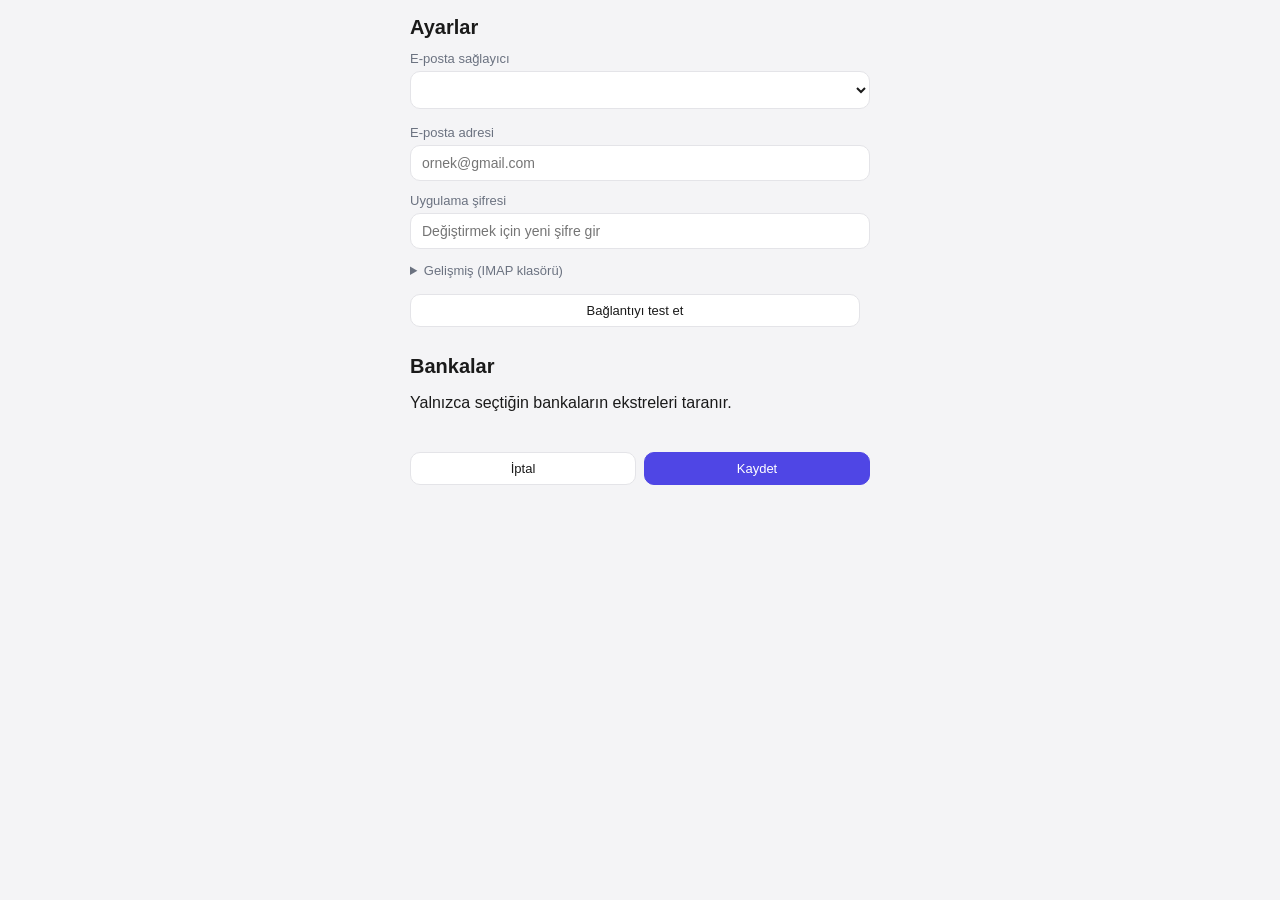
==== ui/settings.html @ d4714b75 "feat: initial ekstre-desktop — Tauri macOS statement tracker Rust core (parser/db/imap/pdf/format/ma" ====
<!DOCTYPE html>
<html lang="tr">
  <head>
    <meta charset="UTF-8" />
    <meta name="viewport" content="width=device-width, initial-scale=1.0" />
    <title>Ekstre — Ayarlar</title>
    <link rel="stylesheet" href="styles.css" />
    <link rel="stylesheet" href="wizard.css" />
  </head>
  <body>
    <div class="wizard">
      <h1>Ayarlar</h1>
      <label>E-posta sağlayıcı
        <select id="provider"></select>
      </label>
      <p class="hint" id="pw-hint"></p>
      <label>E-posta adresi
        <input id="user" type="email" placeholder="ornek@gmail.com" />
      </label>
      <label>Uygulama şifresi
        <input id="password" type="password"
               placeholder="Değiştirmek için yeni şifre gir" />
      </label>
      <div id="server-fields" hidden>
        <label>Sunucu <input id="host" type="text" /></label>
        <label>Port <input id="port" type="number" value="993" /></label>
      </div>
      <details>
        <summary>Gelişmiş (IMAP klasörü)</summary>
        <label>Klasör <input id="mailbox" type="text" value="INBOX" /></label>
      </details>
      <div class="test">
        <button class="btn" id="test-btn">Bağlantıyı test et</button>
        <span id="test-result" class="result"></span>
      </div>

      <h1 class="section">Bankalar</h1>
      <p class="hint">Yalnızca seçtiğin bankaların ekstreleri taranır.</p>
      <div id="bank-list" class="bank-list"></div>

      <div class="nav">
        <button class="btn" id="cancel">İptal</button>
        <button class="btn primary" id="save">Kaydet</button>
      </div>
    </div>
    <script type="module" src="settings.js"></script>
  </body>
</html>
---- ui/styles.css ----
:root {
  --bg: #f4f4f6;
  --card: #ffffff;
  --text: #1a1a1a;
  --muted: #6b7280;
  --border: #e4e4e8;
}
@media (prefers-color-scheme: dark) {
  :root {
    --bg: #16171a;
    --card: #202126;
    --text: #f2f2f3;
    --muted: #9296a0;
    --border: #303138;
  }
}

* { box-sizing: border-box; }
body {
  margin: 0;
  font-family: -apple-system, BlinkMacSystemFont, "Segoe UI", Roboto, sans-serif;
  background: var(--bg);
  color: var(--text);
  padding: 16px;
  max-width: 560px;
  margin: 0 auto;
}

header {
  display: flex;
  flex-direction: column;
  gap: 10px;
  margin-bottom: 16px;
}
h1 { font-size: 20px; margin: 0; }
.actions { display: flex; gap: 8px; }

.btn {
  flex: 1;
  padding: 8px 12px;
  border: 1px solid var(--border);
  border-radius: 10px;
  background: var(--card);
  color: var(--text);
  font-size: 13px;
  cursor: pointer;
}
.btn:active { transform: translateY(1px); }
.btn.icon { flex: 0 0 auto; font-size: 15px; }

.card {
  background: var(--card);
  border: 1px solid var(--border);
  border-left: 4px solid var(--accent, #666);
  border-radius: 14px;
  padding: 14px 16px;
  margin-bottom: 12px;
}
.card .top { display: flex; justify-content: space-between; align-items: center; }
.bank { font-weight: 700; font-size: 15px; }
.masked { color: var(--muted); font-size: 13px; margin: 6px 0 10px; font-variant-numeric: tabular-nums; }

.amounts { display: flex; gap: 20px; margin-bottom: 8px; }
.amt-label { color: var(--muted); font-size: 11px; text-transform: uppercase; letter-spacing: .04em; }
.amt-value { font-size: 17px; font-weight: 600; font-variant-numeric: tabular-nums; }
body.blur .amt-value { filter: blur(7px); }

.meta { display: flex; justify-content: space-between; align-items: center; font-size: 13px; color: var(--muted); }

.badge { padding: 3px 9px; border-radius: 999px; font-size: 12px; font-weight: 600; color: #fff; }
.b-gray { background: #6b7280; }
.b-red { background: #dc2626; }
.b-orange { background: #ea580c; }
.b-green { background: #16a34a; }

.empty { text-align: center; color: var(--muted); margin-top: 40px; }
.status { text-align: center; color: var(--muted); font-size: 12px; min-height: 16px; }
---- ui/wizard.css ----
.wizard { max-width: 460px; margin: 0 auto; }
.step h1 { font-size: 20px; margin: 8px 0 12px; }
h1.section { margin-top: 28px; }
.step p { color: var(--muted); line-height: 1.5; margin: 0 0 12px; }
.privacy {
  background: var(--card);
  border: 1px solid var(--border);
  border-radius: 12px;
  padding: 12px 14px;
}
.hint code { background: var(--card); border: 1px solid var(--border); padding: 1px 5px; border-radius: 6px; }

label { display: block; font-size: 13px; color: var(--muted); margin: 12px 0 0; }
input, select {
  width: 100%;
  margin-top: 5px;
  padding: 9px 11px;
  border: 1px solid var(--border);
  border-radius: 10px;
  background: var(--card);
  color: var(--text);
  font-size: 14px;
}
details { margin-top: 14px; }
summary { cursor: pointer; color: var(--muted); font-size: 13px; }

.btn.primary { background: #4f46e5; color: #fff; border-color: #4f46e5; }
.btn:disabled { opacity: .5; cursor: default; }

.test { display: flex; align-items: center; gap: 10px; margin-top: 16px; }
.result { font-size: 13px; }
.result.ok { color: #16a34a; }
.result.err { color: #dc2626; }

.nav { display: flex; gap: 8px; margin-top: 24px; }
.nav .btn { flex: 1; }

.bank-list { display: flex; flex-direction: column; gap: 8px; margin-top: 12px; }
.bank-row {
  display: flex; align-items: center; gap: 10px;
  padding: 12px 14px;
  border: 1px solid var(--border);
  border-left: 4px solid var(--accent, #666);
  border-radius: 12px;
  background: var(--card);
  cursor: pointer;
}
.bank-row input { width: auto; margin: 0; }
.bank-row span { font-weight: 600; }
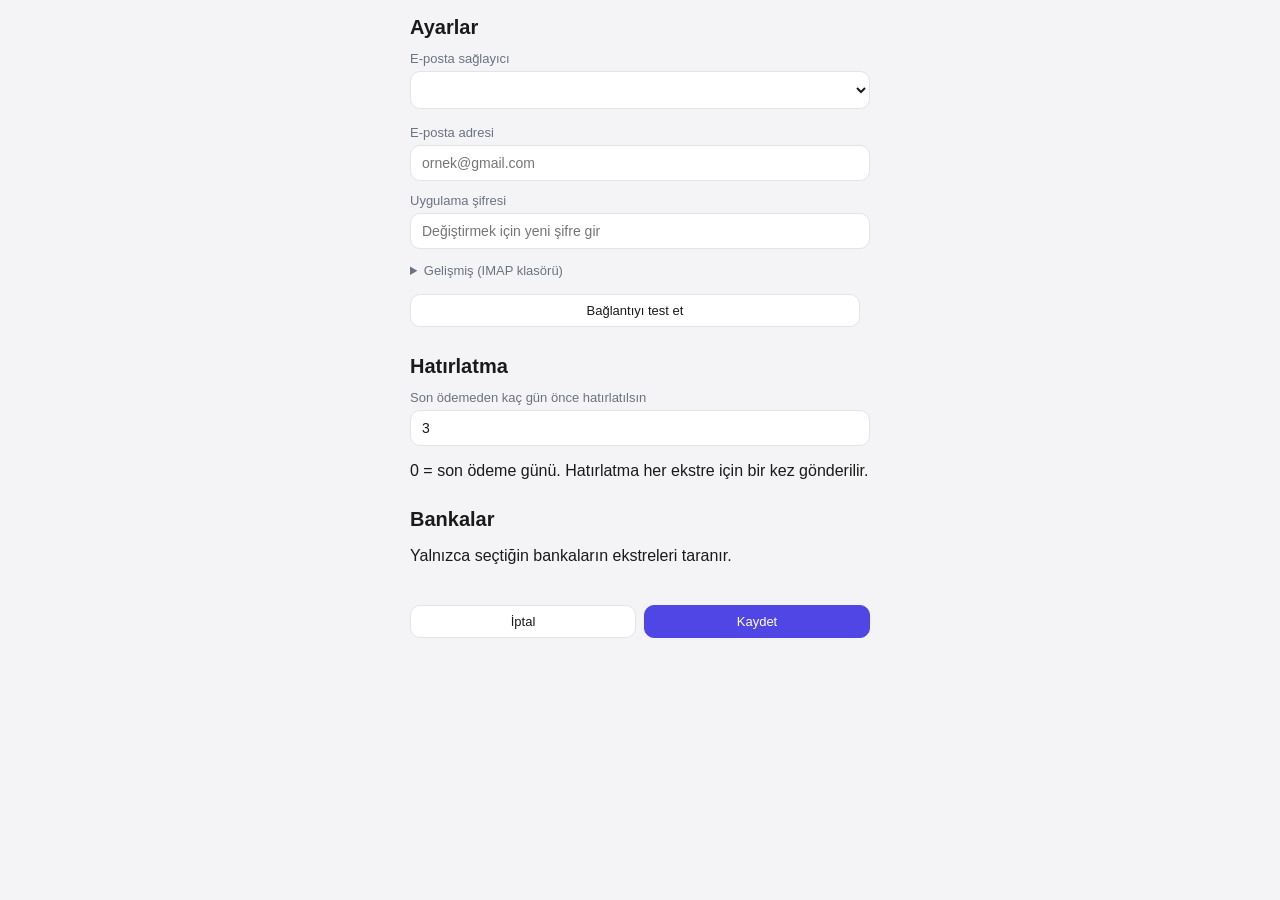
==== commit 128addd6: "feat: configurable reminder lead time (days before due date) Add a "reminder_days_before" setting (d" ====
--- a/ui/settings.html
+++ b/ui/settings.html
@@ -34,6 +34,12 @@
         <span id="test-result" class="result"></span>
       </div>
 
+      <h1 class="section">Hatırlatma</h1>
+      <label>Son ödemeden kaç gün önce hatırlatılsın
+        <input id="reminder-days" type="number" min="0" max="30" value="3" />
+      </label>
+      <p class="hint">0 = son ödeme günü. Hatırlatma her ekstre için bir kez gönderilir.</p>
+
       <h1 class="section">Bankalar</h1>
       <p class="hint">Yalnızca seçtiğin bankaların ekstreleri taranır.</p>
       <div id="bank-list" class="bank-list"></div>
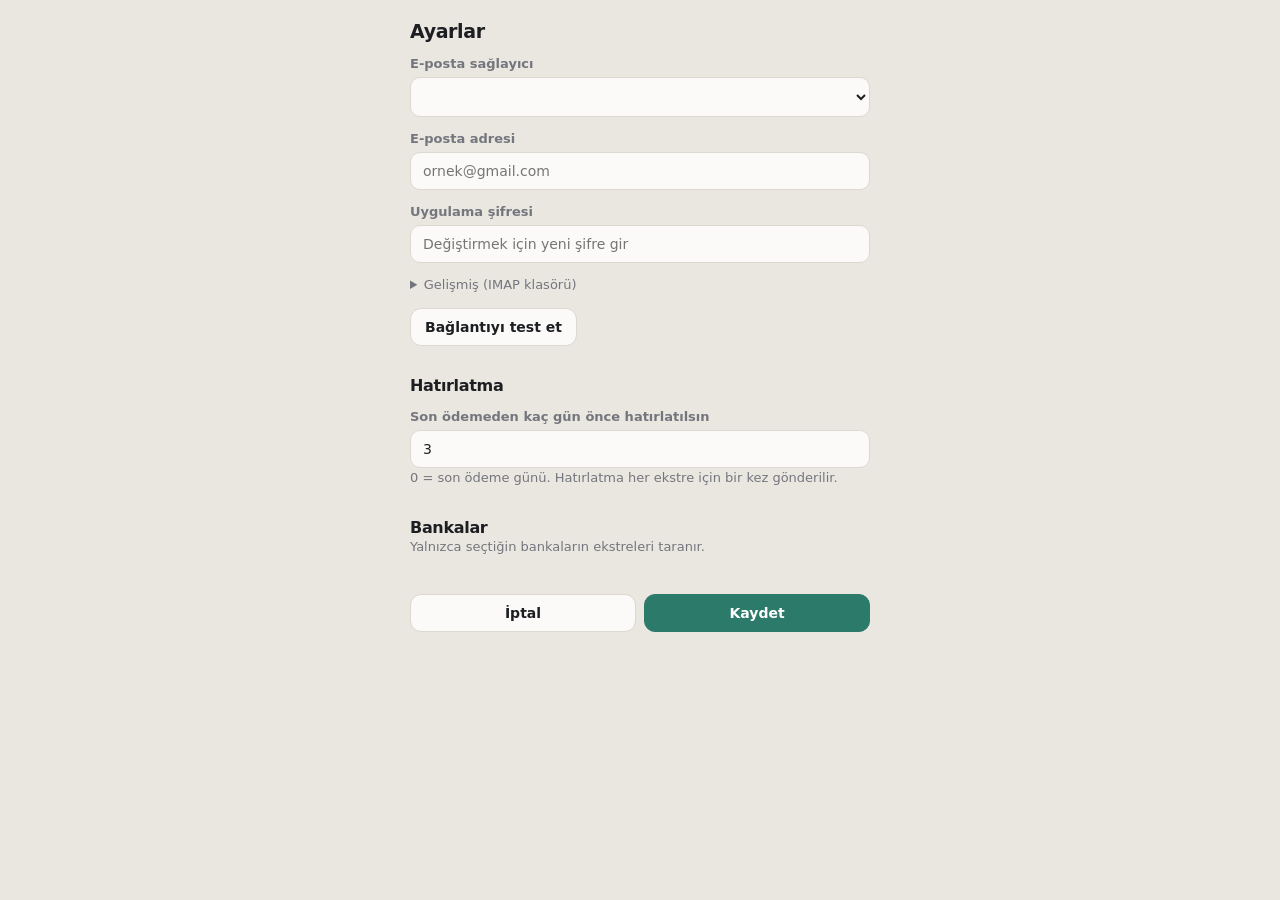
==== commit 510e37b9: "feat(ui): visual refresh + light/dark theme switcher Redesign the dashboard and wizard/settings — wo" ====
--- a/ui/settings.html
+++ b/ui/settings.html
@@ -4,8 +4,9 @@
     <meta charset="UTF-8" />
     <meta name="viewport" content="width=device-width, initial-scale=1.0" />
     <title>Ekstre — Ayarlar</title>
-    <link rel="stylesheet" href="styles.css" />
-    <link rel="stylesheet" href="wizard.css" />
+    <script src="theme.js"></script>
+    <link rel="stylesheet" href="styles.css?v=2" />
+    <link rel="stylesheet" href="wizard.css?v=2" />
   </head>
   <body>
     <div class="wizard">
--- a/ui/styles.css
+++ b/ui/styles.css
@@ -1,77 +1,384 @@
 :root {
-  --bg: #f4f4f6;
-  --card: #ffffff;
-  --text: #1a1a1a;
-  --muted: #6b7280;
-  --border: #e4e4e8;
-}
-@media (prefers-color-scheme: dark) {
-  :root {
-    --bg: #16171a;
-    --card: #202126;
-    --text: #f2f2f3;
-    --muted: #9296a0;
-    --border: #303138;
-  }
+  color-scheme: light;
+  --bg: #eae7e1;
+  --card: #fbfaf8;
+  --sunk: #e3dfd8;
+  --text: #1c1e22;
+  --muted: #74767d;
+  --border: #dcd8d0;
+  --accent: #2c7a6a;
+  --ok: #2c7a6a;
+  --warn: #b26a12;
+  --now: #bd3a33;
+  --past: #8a8f98;
+  --shadow: 0 1px 2px rgba(30, 25, 20, 0.05), 0 6px 16px rgba(30, 25, 20, 0.06);
+
+  --font-ui: "SF Pro Rounded", ui-rounded, system-ui, -apple-system,
+    BlinkMacSystemFont, "Segoe UI", Roboto, sans-serif;
+  --font-num: ui-monospace, "SF Mono", SFMono-Regular, Menlo, "Cascadia Mono",
+    monospace;
+}
+:root[data-theme="dark"] {
+  color-scheme: dark;
+  --bg: #131619;
+  --card: #1c2024;
+  --sunk: #24282d;
+  --text: #eceae4;
+  --muted: #979ba3;
+  --border: #2b2f34;
+  --accent: #4fb3a0;
+  --ok: #4fb3a0;
+  --warn: #dc9a3a;
+  --now: #ef6b60;
+  --past: #868b93;
+  --shadow: 0 1px 2px rgba(0, 0, 0, 0.3), 0 8px 20px rgba(0, 0, 0, 0.28);
 }
 
 * { box-sizing: border-box; }
+
 body {
-  margin: 0;
-  font-family: -apple-system, BlinkMacSystemFont, "Segoe UI", Roboto, sans-serif;
+  margin: 0 auto;
+  max-width: 520px;
+  padding: 14px 16px 20px;
+  font-family: var(--font-ui);
   background: var(--bg);
   color: var(--text);
-  padding: 16px;
-  max-width: 560px;
-  margin: 0 auto;
-}
-
-header {
-  display: flex;
-  flex-direction: column;
+  -webkit-font-smoothing: antialiased;
+}
+
+.num { font-family: var(--font-num); font-variant-numeric: tabular-nums; }
+
+/* ── header ── */
+header { margin-bottom: 14px; }
+.bar { display: flex; align-items: center; gap: 8px; }
+
+h1 {
+  flex: 1;
+  min-width: 0;
+  margin: 0;
+  display: flex;
+  align-items: center;
+  gap: 8px;
+  font-size: 19px;
+  font-weight: 700;
+  letter-spacing: -0.02em;
+}
+h1 .wordmark { overflow: hidden; text-overflow: ellipsis; white-space: nowrap; }
+h1 .mark {
+  flex: 0 0 auto;
+  width: 26px;
+  height: 26px;
+  fill: none;
+  stroke: var(--accent);
+  stroke-width: 1.7;
+  stroke-linecap: round;
+  stroke-linejoin: round;
+}
+h1 .mark .stripe { stroke: var(--accent); stroke-width: 2.4; }
+
+.actions { display: flex; gap: 6px; flex: 0 0 auto; }
+
+.ic {
+  width: 34px;
+  height: 34px;
+  display: inline-flex;
+  align-items: center;
+  justify-content: center;
+  padding: 0;
+  border: 1px solid var(--border);
+  border-radius: 10px;
+  background: var(--card);
+  color: var(--muted);
+  cursor: pointer;
+  transition: color 0.12s, border-color 0.12s, transform 0.06s;
+}
+.ic:hover { color: var(--text); border-color: var(--muted); }
+.ic:active { transform: translateY(1px); }
+.ic svg {
+  width: 18px; height: 18px;
+  fill: none; stroke: currentColor;
+  stroke-width: 2; stroke-linecap: round; stroke-linejoin: round;
+}
+
+/* ── segmented tabs ── */
+.tabs {
+  display: flex;
+  gap: 3px;
+  margin-top: 12px;
+  padding: 3px;
+  border-radius: 11px;
+  background: var(--sunk);
+}
+.tab {
+  flex: 1;
+  padding: 6px 10px;
+  border: 0;
+  border-radius: 8px;
+  background: transparent;
+  color: var(--muted);
+  font-family: inherit;
+  font-size: 13px;
+  font-weight: 600;
+  cursor: pointer;
+  transition: color 0.12s;
+}
+.tab:hover { color: var(--text); }
+.tab.active {
+  background: var(--card);
+  color: var(--text);
+  box-shadow: 0 1px 2px rgba(30, 25, 20, 0.08);
+}
+
+/* ── statement card ── */
+.card {
+  position: relative;
+  background: var(--card);
+  border: 1px solid var(--border);
+  border-radius: 16px;
+  padding: 14px 16px 15px;
+  margin-bottom: 11px;
+  overflow: hidden;
+  box-shadow: var(--shadow);
+  animation: rise 0.32s cubic-bezier(0.2, 0.7, 0.3, 1) backwards;
+  animation-delay: calc(var(--i, 0) * 45ms);
+}
+.card::before {
+  content: "";
+  position: absolute;
+  inset: 0 auto 0 0;
+  width: 4px;
+  background: var(--accent);
+}
+
+.card-head { display: flex; align-items: center; gap: 8px; }
+.bank {
+  font-weight: 700;
+  font-size: 14px;
+  letter-spacing: -0.01em;
+}
+.masked {
+  flex: 1;
+  min-width: 0;
+  color: var(--muted);
+  font-family: var(--font-num);
+  font-size: 12px;
+  letter-spacing: 0.02em;
+}
+
+.dl {
+  flex: 0 0 auto;
+  width: 30px;
+  height: 30px;
+  display: inline-flex;
+  align-items: center;
+  justify-content: center;
+  padding: 0;
+  border: 1px solid transparent;
+  border-radius: 8px;
+  background: transparent;
+  color: var(--muted);
+  cursor: pointer;
+  transition: color 0.12s, background 0.12s, border-color 0.12s;
+}
+.dl:hover { color: var(--accent); background: var(--sunk); border-color: var(--border); }
+.dl:active { transform: translateY(1px); }
+.dl:disabled { opacity: 0.4; cursor: default; }
+.dl svg {
+  width: 16px; height: 16px;
+  fill: none; stroke: currentColor;
+  stroke-width: 2; stroke-linecap: round; stroke-linejoin: round;
+}
+
+.hero {
+  display: flex;
+  align-items: baseline;
+  gap: 12px;
+  flex-wrap: wrap;
+  margin: 9px 0 12px;
+}
+.amt-value {
+  font-family: var(--font-num);
+  font-variant-numeric: tabular-nums;
+  font-size: 15px;
+  font-weight: 600;
+}
+.hero .amt-value {
+  font-size: 25px;
+  letter-spacing: -0.02em;
+  line-height: 1;
+}
+.hero .cur { font-size: 0.62em; color: var(--muted); font-weight: 500; }
+.min {
+  color: var(--muted);
+  font-size: 12px;
+  font-weight: 500;
+}
+.min b { font-family: var(--font-num); font-weight: 600; color: var(--text); }
+body.blur .amt-value,
+body.blur .min b { filter: blur(7px); }
+
+/* signature: due-date heat track */
+.track {
+  height: 5px;
+  border-radius: 999px;
+  background: var(--sunk);
+  overflow: hidden;
+}
+.track-fill {
+  display: block;
+  height: 100%;
+  border-radius: 999px;
+  background: var(--ok);
+  transition: width 0.5s cubic-bezier(0.2, 0.7, 0.3, 1);
+}
+.card.warn .track-fill { background: var(--warn); }
+.card.now .track-fill { background: var(--now); }
+.card.past .track-fill { background: var(--past); }
+
+.card-foot {
+  display: flex;
+  align-items: baseline;
+  justify-content: space-between;
   gap: 10px;
-  margin-bottom: 16px;
-}
-h1 { font-size: 20px; margin: 0; }
-.actions { display: flex; gap: 8px; }
-
-.btn {
-  flex: 1;
-  padding: 8px 12px;
-  border: 1px solid var(--border);
-  border-radius: 10px;
+  margin-top: 9px;
+  font-size: 12px;
+  color: var(--muted);
+}
+.due { min-width: 0; }
+.days {
+  flex: 0 0 auto;
+  font-weight: 700;
+  font-size: 12px;
+  color: var(--ok);
+}
+.card.warn .days { color: var(--warn); }
+.card.now .days { color: var(--now); }
+.card.past .days { color: var(--past); font-weight: 600; }
+
+/* ── empty / status ── */
+.empty {
+  text-align: center;
+  color: var(--muted);
+  margin-top: 48px;
+  font-size: 14px;
+}
+.status {
+  text-align: center;
+  color: var(--muted);
+  font-size: 12px;
+  min-height: 16px;
+  margin: 14px 0 0;
+}
+
+/* ── calendar ── */
+.cal-head {
+  display: flex;
+  align-items: center;
+  justify-content: space-between;
+  margin-bottom: 12px;
+}
+.cal-title { font-weight: 700; font-size: 15px; letter-spacing: -0.01em; }
+.cal-nav {
+  width: 30px; height: 30px;
+  border: 1px solid var(--border);
+  border-radius: 8px;
   background: var(--card);
   color: var(--text);
-  font-size: 13px;
+  font-size: 16px;
+  line-height: 1;
   cursor: pointer;
-}
-.btn:active { transform: translateY(1px); }
-.btn.icon { flex: 0 0 auto; font-size: 15px; }
-
-.card {
-  background: var(--card);
-  border: 1px solid var(--border);
-  border-left: 4px solid var(--accent, #666);
-  border-radius: 14px;
-  padding: 14px 16px;
-  margin-bottom: 12px;
-}
-.card .top { display: flex; justify-content: space-between; align-items: center; }
-.bank { font-weight: 700; font-size: 15px; }
-.masked { color: var(--muted); font-size: 13px; margin: 6px 0 10px; font-variant-numeric: tabular-nums; }
-
-.amounts { display: flex; gap: 20px; margin-bottom: 8px; }
-.amt-label { color: var(--muted); font-size: 11px; text-transform: uppercase; letter-spacing: .04em; }
-.amt-value { font-size: 17px; font-weight: 600; font-variant-numeric: tabular-nums; }
-body.blur .amt-value { filter: blur(7px); }
-
-.meta { display: flex; justify-content: space-between; align-items: center; font-size: 13px; color: var(--muted); }
-
-.badge { padding: 3px 9px; border-radius: 999px; font-size: 12px; font-weight: 600; color: #fff; }
-.b-gray { background: #6b7280; }
-.b-red { background: #dc2626; }
-.b-orange { background: #ea580c; }
-.b-green { background: #16a34a; }
-
-.empty { text-align: center; color: var(--muted); margin-top: 40px; }
-.status { text-align: center; color: var(--muted); font-size: 12px; min-height: 16px; }
+  transition: border-color 0.12s, transform 0.06s;
+}
+.cal-nav:hover { border-color: var(--muted); }
+.cal-nav:active { transform: translateY(1px); }
+
+.cal-dow-row,
+.cal-grid { display: grid; grid-template-columns: repeat(7, minmax(0, 1fr)); gap: 3px; }
+.cal-dow-row { margin-bottom: 5px; }
+.cal-grid { grid-auto-rows: 62px; }
+.cal-dow {
+  text-align: center;
+  font-size: 10px;
+  font-weight: 600;
+  letter-spacing: 0.03em;
+  color: var(--muted);
+}
+.cal-cell {
+  overflow: hidden;
+  border: 1px solid var(--border);
+  border-radius: 9px;
+  background: var(--card);
+  padding: 4px 4px 3px;
+  transition: border-color 0.12s;
+}
+.cal-cell.empty { border: 0; background: transparent; }
+.cal-cell.has { cursor: pointer; }
+.cal-cell.has:hover { border-color: var(--muted); }
+.cal-cell.today { border-color: var(--accent); }
+.cal-cell.today .cal-num { font-weight: 700; color: var(--accent); }
+.cal-cell.sel { outline: 2px solid var(--accent); outline-offset: -1px; }
+.cal-num { display: block; font-family: var(--font-num); font-size: 11px; color: var(--muted); line-height: 1.2; }
+.cal-tags { display: flex; flex-direction: column; gap: 2px; margin-top: 3px; }
+.cal-tag {
+  font-size: 9px;
+  font-weight: 600;
+  line-height: 1.5;
+  color: #fff;
+  border-radius: 4px;
+  padding: 0 4px;
+  white-space: nowrap;
+  overflow: hidden;
+  text-overflow: ellipsis;
+}
+.cal-tag.more { background: var(--muted); }
+
+.cal-detail:empty { display: none; }
+.cal-detail { margin: 14px 0 4px; }
+.cal-day-title {
+  font-size: 11px;
+  font-weight: 600;
+  color: var(--muted);
+  text-transform: uppercase;
+  letter-spacing: 0.05em;
+  margin-bottom: 8px;
+}
+.cal-item {
+  display: flex;
+  justify-content: space-between;
+  align-items: center;
+  gap: 10px;
+  position: relative;
+  overflow: hidden;
+  background: var(--card);
+  border: 1px solid var(--border);
+  border-radius: 12px;
+  padding: 10px 13px;
+  margin-bottom: 8px;
+  box-shadow: var(--shadow);
+}
+.cal-item::before {
+  content: "";
+  position: absolute;
+  inset: 0 auto 0 0;
+  width: 4px;
+  background: var(--accent);
+}
+.cal-item .masked { flex: 0 0 auto; margin-left: 8px; }
+.cal-item .amt-value { white-space: nowrap; }
+
+/* ── focus + motion ── */
+:focus-visible {
+  outline: 2px solid var(--accent);
+  outline-offset: 2px;
+  border-radius: 8px;
+}
+
+@keyframes rise {
+  from { opacity: 0; transform: translateY(6px); }
+  to { opacity: 1; transform: none; }
+}
+@media (prefers-reduced-motion: reduce) {
+  .card { animation: none; }
+  .track-fill { transition: none; }
+  * { scroll-behavior: auto; }
+}
--- a/ui/wizard.css
+++ b/ui/wizard.css
@@ -1,49 +1,97 @@
-.wizard { max-width: 460px; margin: 0 auto; }
-.step h1 { font-size: 20px; margin: 8px 0 12px; }
-h1.section { margin-top: 28px; }
-.step p { color: var(--muted); line-height: 1.5; margin: 0 0 12px; }
+.wizard { max-width: 460px; margin: 0 auto; padding-top: 6px; }
+.step h1 { font-size: 21px; margin: 8px 0 12px; letter-spacing: -0.02em; }
+h1.section { margin-top: 30px; font-size: 16px; }
+.step p, .wizard > p { color: var(--muted); line-height: 1.5; margin: 0 0 12px; }
 .privacy {
   background: var(--card);
   border: 1px solid var(--border);
+  border-left: 3px solid var(--accent);
   border-radius: 12px;
   padding: 12px 14px;
+  box-shadow: var(--shadow);
 }
-.hint code { background: var(--card); border: 1px solid var(--border); padding: 1px 5px; border-radius: 6px; }
+.hint { color: var(--muted); font-size: 13px; line-height: 1.5; }
+.hint code {
+  font-family: var(--font-num);
+  background: var(--sunk);
+  border: 1px solid var(--border);
+  padding: 1px 5px;
+  border-radius: 6px;
+}
 
-label { display: block; font-size: 13px; color: var(--muted); margin: 12px 0 0; }
+label { display: block; font-size: 13px; font-weight: 600; color: var(--muted); margin: 14px 0 0; }
 input, select {
   width: 100%;
-  margin-top: 5px;
-  padding: 9px 11px;
+  margin-top: 6px;
+  padding: 10px 12px;
   border: 1px solid var(--border);
   border-radius: 10px;
   background: var(--card);
   color: var(--text);
+  font-family: inherit;
   font-size: 14px;
+  transition: border-color 0.12s, box-shadow 0.12s;
+}
+input:focus, select:focus {
+  outline: none;
+  border-color: var(--accent);
+  box-shadow: 0 0 0 3px color-mix(in srgb, var(--accent) 18%, transparent);
 }
 details { margin-top: 14px; }
 summary { cursor: pointer; color: var(--muted); font-size: 13px; }
 
-.btn.primary { background: #4f46e5; color: #fff; border-color: #4f46e5; }
-.btn:disabled { opacity: .5; cursor: default; }
+.btn {
+  padding: 10px 14px;
+  border: 1px solid var(--border);
+  border-radius: 11px;
+  background: var(--card);
+  color: var(--text);
+  font-family: inherit;
+  font-size: 14px;
+  font-weight: 600;
+  cursor: pointer;
+  transition: border-color 0.12s, background 0.12s, transform 0.06s, filter 0.12s;
+}
+.btn:hover { border-color: var(--muted); }
+.btn:active { transform: translateY(1px); }
+.btn.primary {
+  background: var(--accent);
+  color: #fff;
+  border-color: var(--accent);
+}
+.btn.primary:hover { filter: brightness(1.06); border-color: var(--accent); }
+.btn:disabled { opacity: 0.45; cursor: default; filter: none; transform: none; }
 
 .test { display: flex; align-items: center; gap: 10px; margin-top: 16px; }
-.result { font-size: 13px; }
-.result.ok { color: #16a34a; }
-.result.err { color: #dc2626; }
+.result { font-size: 13px; font-weight: 600; }
+.result.ok { color: var(--ok); }
+.result.err { color: var(--now); }
 
-.nav { display: flex; gap: 8px; margin-top: 24px; }
+.nav { display: flex; gap: 8px; margin-top: 26px; }
 .nav .btn { flex: 1; }
 
 .bank-list { display: flex; flex-direction: column; gap: 8px; margin-top: 12px; }
 .bank-row {
-  display: flex; align-items: center; gap: 10px;
-  padding: 12px 14px;
+  position: relative;
+  display: flex;
+  align-items: center;
+  gap: 11px;
+  padding: 12px 14px 12px 16px;
   border: 1px solid var(--border);
-  border-left: 4px solid var(--accent, #666);
   border-radius: 12px;
   background: var(--card);
+  box-shadow: var(--shadow);
   cursor: pointer;
+  transition: border-color 0.12s;
+  overflow: hidden;
 }
-.bank-row input { width: auto; margin: 0; }
-.bank-row span { font-weight: 600; }
+.bank-row::before {
+  content: "";
+  position: absolute;
+  inset: 0 auto 0 0;
+  width: 4px;
+  background: var(--accent);
+}
+.bank-row:hover { border-color: var(--muted); }
+.bank-row input { width: auto; margin: 0; accent-color: var(--accent); }
+.bank-row span { font-weight: 700; }
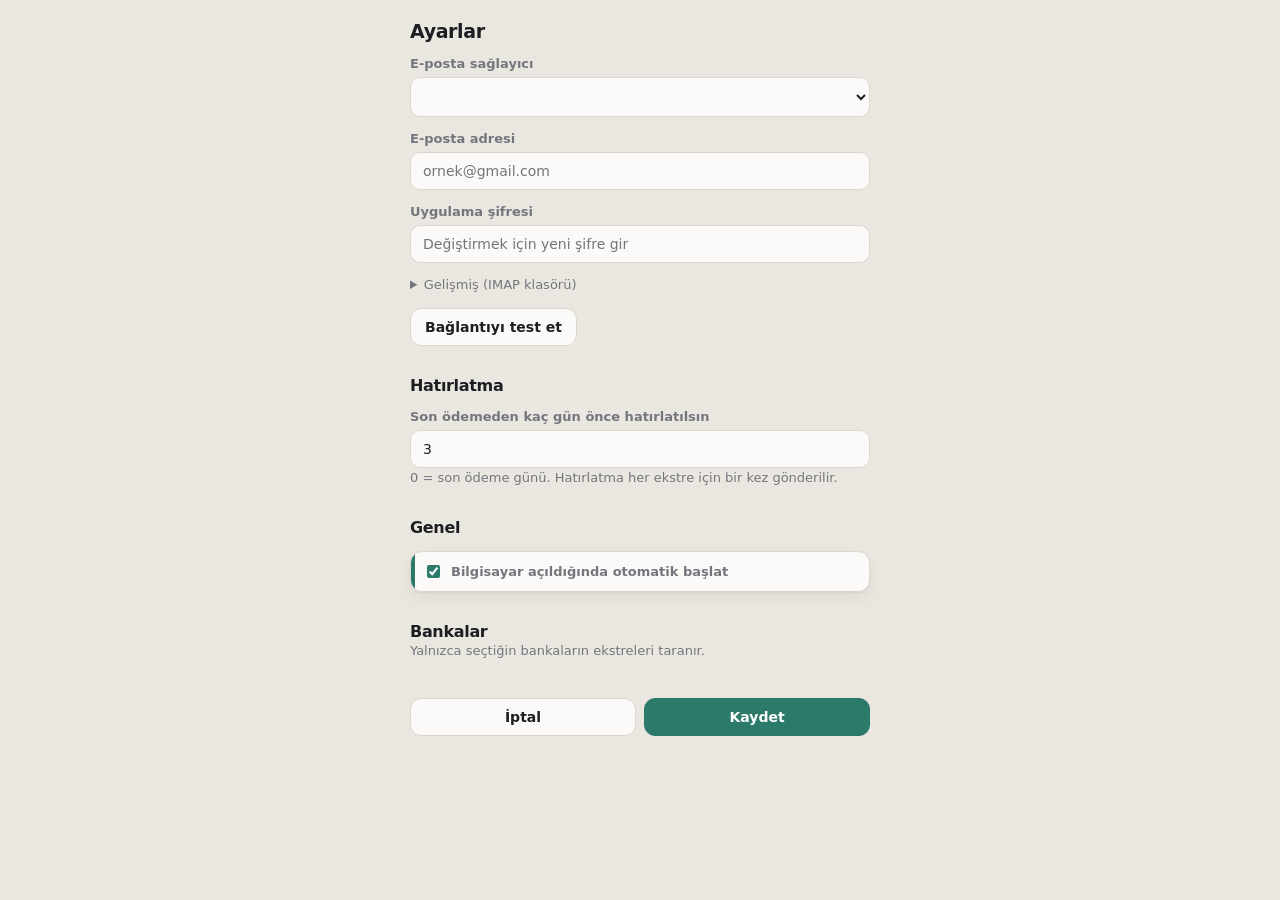
==== commit cecf21e9: "feat: launch-at-login toggle in settings (default on) Autostart was unconditionally enabled on every" ====
--- a/ui/settings.html
+++ b/ui/settings.html
@@ -41,6 +41,12 @@
       </label>
       <p class="hint">0 = son ödeme günü. Hatırlatma her ekstre için bir kez gönderilir.</p>
 
+      <h1 class="section">Genel</h1>
+      <label class="bank-row">
+        <input id="launch-at-login" type="checkbox" checked />
+        <span>Bilgisayar açıldığında otomatik başlat</span>
+      </label>
+
       <h1 class="section">Bankalar</h1>
       <p class="hint">Yalnızca seçtiğin bankaların ekstreleri taranır.</p>
       <div id="bank-list" class="bank-list"></div>
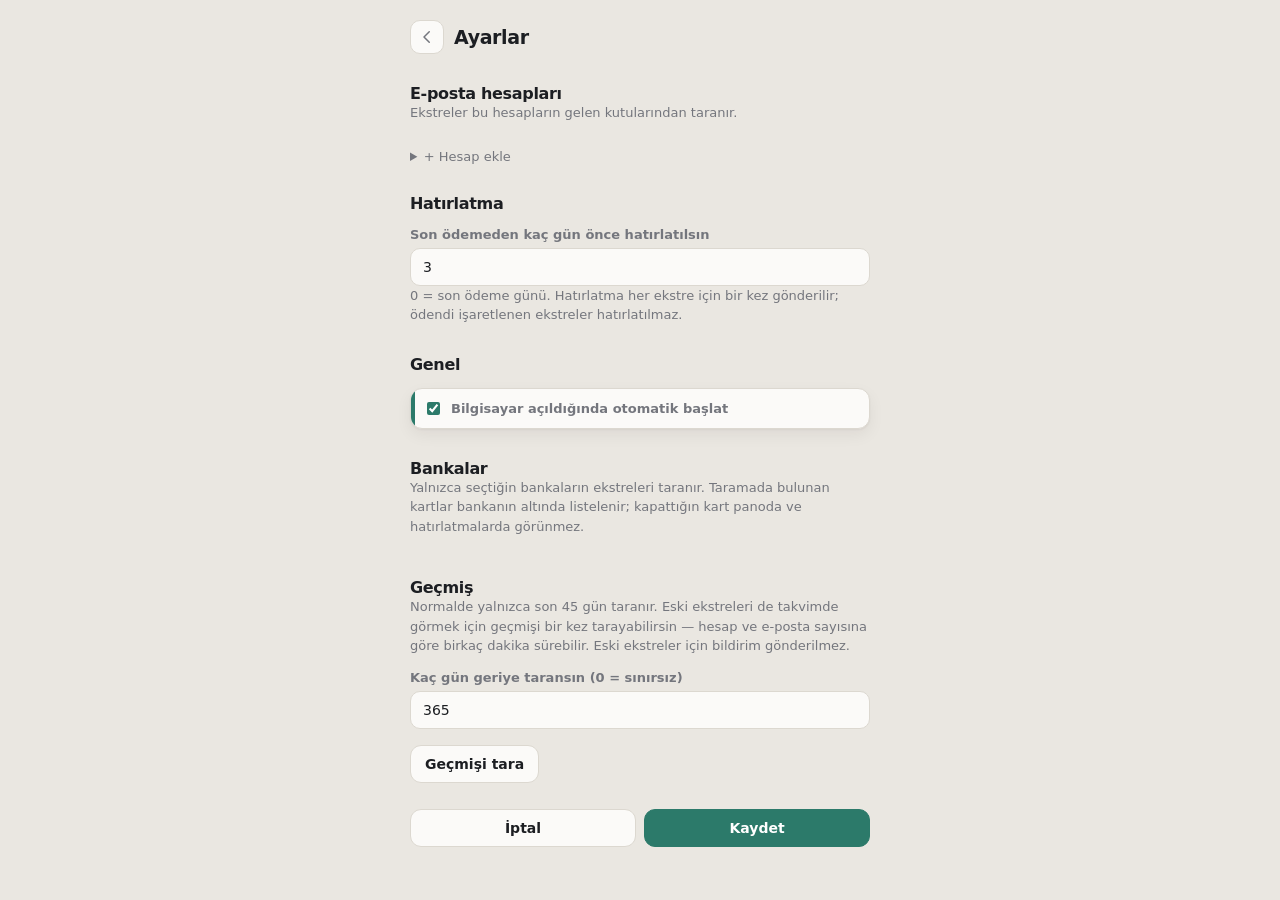
==== commit 32c132c7: "feat: paid marking, multi-account, per-card toggles, deep history scan - Mark statements as paid fro" ====
--- a/ui/settings.html
+++ b/ui/settings.html
@@ -5,41 +5,57 @@
     <meta name="viewport" content="width=device-width, initial-scale=1.0" />
     <title>Ekstre — Ayarlar</title>
     <script src="theme.js"></script>
-    <link rel="stylesheet" href="styles.css?v=2" />
-    <link rel="stylesheet" href="wizard.css?v=2" />
+    <link rel="stylesheet" href="styles.css?v=3" />
+    <link rel="stylesheet" href="wizard.css?v=3" />
   </head>
   <body>
     <div class="wizard">
-      <h1>Ayarlar</h1>
-      <label>E-posta sağlayıcı
-        <select id="provider"></select>
-      </label>
-      <p class="hint" id="pw-hint"></p>
-      <label>E-posta adresi
-        <input id="user" type="email" placeholder="ornek@gmail.com" />
-      </label>
-      <label>Uygulama şifresi
-        <input id="password" type="password"
-               placeholder="Değiştirmek için yeni şifre gir" />
-      </label>
-      <div id="server-fields" hidden>
-        <label>Sunucu <input id="host" type="text" /></label>
-        <label>Port <input id="port" type="number" value="993" /></label>
+      <div class="settings-head">
+        <button class="ic" id="back" title="Geri" aria-label="Geri">
+          <svg viewBox="0 0 24 24"><path d="M15 5l-7 7 7 7"/></svg>
+        </button>
+        <h1>Ayarlar</h1>
       </div>
-      <details>
-        <summary>Gelişmiş (IMAP klasörü)</summary>
-        <label>Klasör <input id="mailbox" type="text" value="INBOX" /></label>
+
+      <h1 class="section">E-posta hesapları</h1>
+      <p class="hint">Ekstreler bu hesapların gelen kutularından taranır.</p>
+      <div id="account-list" class="account-list"></div>
+
+      <details id="add-account">
+        <summary>+ Hesap ekle</summary>
+        <label>E-posta sağlayıcı
+          <select id="provider"></select>
+        </label>
+        <p class="hint" id="pw-hint"></p>
+        <label>E-posta adresi
+          <input id="user" type="email" placeholder="ornek@gmail.com" />
+        </label>
+        <label>Uygulama şifresi
+          <input id="password" type="password" placeholder="Uygulama şifresi" />
+        </label>
+        <div id="server-fields" hidden>
+          <label>Sunucu <input id="host" type="text" /></label>
+          <label>Port <input id="port" type="number" value="993" /></label>
+        </div>
+        <details>
+          <summary>Gelişmiş (IMAP klasörü)</summary>
+          <label>Klasör <input id="mailbox" type="text" value="INBOX" /></label>
+        </details>
+        <div class="test">
+          <button class="btn" id="test-btn">Bağlantıyı test et</button>
+          <span id="test-result" class="result"></span>
+        </div>
+        <div class="nav">
+          <button class="btn primary" id="add-btn">Hesabı ekle</button>
+        </div>
       </details>
-      <div class="test">
-        <button class="btn" id="test-btn">Bağlantıyı test et</button>
-        <span id="test-result" class="result"></span>
-      </div>
 
       <h1 class="section">Hatırlatma</h1>
       <label>Son ödemeden kaç gün önce hatırlatılsın
         <input id="reminder-days" type="number" min="0" max="30" value="3" />
       </label>
-      <p class="hint">0 = son ödeme günü. Hatırlatma her ekstre için bir kez gönderilir.</p>
+      <p class="hint">0 = son ödeme günü. Hatırlatma her ekstre için bir kez gönderilir;
+        ödendi işaretlenen ekstreler hatırlatılmaz.</p>
 
       <h1 class="section">Genel</h1>
       <label class="bank-row">
@@ -48,9 +64,25 @@
       </label>
 
       <h1 class="section">Bankalar</h1>
-      <p class="hint">Yalnızca seçtiğin bankaların ekstreleri taranır.</p>
+      <p class="hint">Yalnızca seçtiğin bankaların ekstreleri taranır. Taramada
+        bulunan kartlar bankanın altında listelenir; kapattığın kart panoda ve
+        hatırlatmalarda görünmez.</p>
       <div id="bank-list" class="bank-list"></div>
 
+      <h1 class="section">Geçmiş</h1>
+      <p class="hint">Normalde yalnızca son 45 gün taranır. Eski ekstreleri de
+        takvimde görmek için geçmişi bir kez tarayabilirsin — hesap ve e-posta
+        sayısına göre birkaç dakika sürebilir. Eski ekstreler için bildirim
+        gönderilmez.</p>
+      <label>Kaç gün geriye taransın (0 = sınırsız)
+        <input id="deep-days" type="number" min="0" max="3650" value="365" />
+      </label>
+      <div class="test">
+        <button class="btn" id="deep-scan">Geçmişi tara</button>
+        <span id="deep-result" class="result"></span>
+      </div>
+
+      <p id="save-result" class="result"></p>
       <div class="nav">
         <button class="btn" id="cancel">İptal</button>
         <button class="btn primary" id="save">Kaydet</button>
--- a/ui/styles.css
+++ b/ui/styles.css
@@ -165,7 +165,9 @@
   letter-spacing: 0.02em;
 }
 
-.dl {
+.dl,
+.pay,
+.hide {
   flex: 0 0 auto;
   width: 30px;
   height: 30px;
@@ -180,14 +182,23 @@
   cursor: pointer;
   transition: color 0.12s, background 0.12s, border-color 0.12s;
 }
-.dl:hover { color: var(--accent); background: var(--sunk); border-color: var(--border); }
-.dl:active { transform: translateY(1px); }
-.dl:disabled { opacity: 0.4; cursor: default; }
-.dl svg {
+.dl:hover, .pay:hover { color: var(--accent); background: var(--sunk); border-color: var(--border); }
+.hide:hover { color: var(--now); background: var(--sunk); border-color: var(--border); }
+.dl:active, .pay:active, .hide:active { transform: translateY(1px); }
+.dl:disabled, .pay:disabled, .hide:disabled { opacity: 0.4; cursor: default; }
+.dl svg,
+.pay svg,
+.hide svg {
   width: 16px; height: 16px;
   fill: none; stroke: currentColor;
   stroke-width: 2; stroke-linecap: round; stroke-linejoin: round;
 }
+.pay.on {
+  color: #fff;
+  background: var(--ok);
+  border-color: var(--ok);
+}
+.pay.on:hover { color: #fff; background: var(--ok); border-color: var(--ok); filter: brightness(1.06); }
 
 .hero {
   display: flex;
@@ -234,6 +245,7 @@
 .card.warn .track-fill { background: var(--warn); }
 .card.now .track-fill { background: var(--now); }
 .card.past .track-fill { background: var(--past); }
+.card.paid .track-fill { background: var(--ok); }
 
 .card-foot {
   display: flex;
@@ -254,6 +266,8 @@
 .card.warn .days { color: var(--warn); }
 .card.now .days { color: var(--now); }
 .card.past .days { color: var(--past); font-weight: 600; }
+.card.paid .days { color: var(--ok); }
+.card.paid .hero .amt-value { color: var(--muted); }
 
 /* ── empty / status ── */
 .empty {
@@ -365,6 +379,7 @@
 }
 .cal-item .masked { flex: 0 0 auto; margin-left: 8px; }
 .cal-item .amt-value { white-space: nowrap; }
+.cal-paid { color: var(--ok); font-weight: 700; margin-right: 5px; }
 
 /* ── focus + motion ── */
 :focus-visible {
--- a/ui/wizard.css
+++ b/ui/wizard.css
@@ -1,4 +1,6 @@
 .wizard { max-width: 460px; margin: 0 auto; padding-top: 6px; }
+.settings-head { display: flex; align-items: center; gap: 10px; }
+.settings-head h1 { flex: 1; margin: 0; }
 .step h1 { font-size: 21px; margin: 8px 0 12px; letter-spacing: -0.02em; }
 h1.section { margin-top: 30px; font-size: 16px; }
 .step p, .wizard > p { color: var(--muted); line-height: 1.5; margin: 0 0 12px; }
@@ -36,6 +38,20 @@
   outline: none;
   border-color: var(--accent);
   box-shadow: 0 0 0 3px color-mix(in srgb, var(--accent) 18%, transparent);
+}
+/* WebKit renders selects with the native chrome unless appearance is reset,
+   which clashes with the custom padding/border — draw our own chevron. */
+select {
+  appearance: none;
+  -webkit-appearance: none;
+  padding-right: 36px;
+  background-image: url("data:image/svg+xml;charset=utf-8,%3Csvg xmlns='http://www.w3.org/2000/svg' viewBox='0 0 24 24' fill='none' stroke='%2374767d' stroke-width='2.2' stroke-linecap='round' stroke-linejoin='round'%3E%3Cpath d='m6 9 6 6 6-6'/%3E%3C/svg%3E");
+  background-repeat: no-repeat;
+  background-position: right 12px center;
+  background-size: 15px;
+}
+:root[data-theme="dark"] select {
+  background-image: url("data:image/svg+xml;charset=utf-8,%3Csvg xmlns='http://www.w3.org/2000/svg' viewBox='0 0 24 24' fill='none' stroke='%23979ba3' stroke-width='2.2' stroke-linecap='round' stroke-linejoin='round'%3E%3Cpath d='m6 9 6 6 6-6'/%3E%3C/svg%3E");
 }
 details { margin-top: 14px; }
 summary { cursor: pointer; color: var(--muted); font-size: 13px; }
@@ -95,3 +111,61 @@
 .bank-row:hover { border-color: var(--muted); }
 .bank-row input { width: auto; margin: 0; accent-color: var(--accent); }
 .bank-row span { font-weight: 700; }
+
+.bank-group { display: flex; flex-direction: column; gap: 6px; }
+.card-subs { display: flex; flex-direction: column; gap: 5px; margin: 0 0 2px 22px; }
+.card-sub {
+  display: flex;
+  align-items: center;
+  gap: 9px;
+  margin: 0;
+  padding: 7px 12px;
+  border: 1px solid var(--border);
+  border-radius: 10px;
+  background: var(--card);
+  cursor: pointer;
+  transition: border-color 0.12s;
+}
+.card-sub:hover { border-color: var(--muted); }
+.card-sub input { width: auto; margin: 0; accent-color: var(--accent); }
+.card-sub .masked {
+  flex: 1;
+  min-width: 0;
+  color: var(--text);
+  font-family: var(--font-num);
+  font-size: 12px;
+  letter-spacing: 0.02em;
+}
+.card-ago { flex: 0 0 auto; color: var(--muted); font-size: 11px; }
+.card-sub:has(input:not(:checked)) .masked { color: var(--muted); text-decoration: line-through; }
+
+.account-list { display: flex; flex-direction: column; gap: 8px; margin-top: 12px; }
+.account-row {
+  display: flex;
+  align-items: center;
+  justify-content: space-between;
+  gap: 10px;
+  padding: 11px 14px;
+  border: 1px solid var(--border);
+  border-radius: 12px;
+  background: var(--card);
+  box-shadow: var(--shadow);
+}
+.account-info { min-width: 0; display: flex; flex-direction: column; gap: 1px; }
+.account-info b {
+  font-size: 14px;
+  overflow: hidden;
+  text-overflow: ellipsis;
+  white-space: nowrap;
+}
+.account-row .btn { flex: 0 0 auto; padding: 7px 11px; font-size: 13px; }
+.btn.danger:hover { border-color: var(--now); color: var(--now); }
+
+.account-row.confirming { border-color: var(--now); }
+.confirm-actions { display: flex; gap: 6px; flex: 0 0 auto; }
+.btn.danger-solid {
+  background: var(--now);
+  border-color: var(--now);
+  color: #fff;
+}
+.btn.danger-solid:hover { filter: brightness(1.06); border-color: var(--now); }
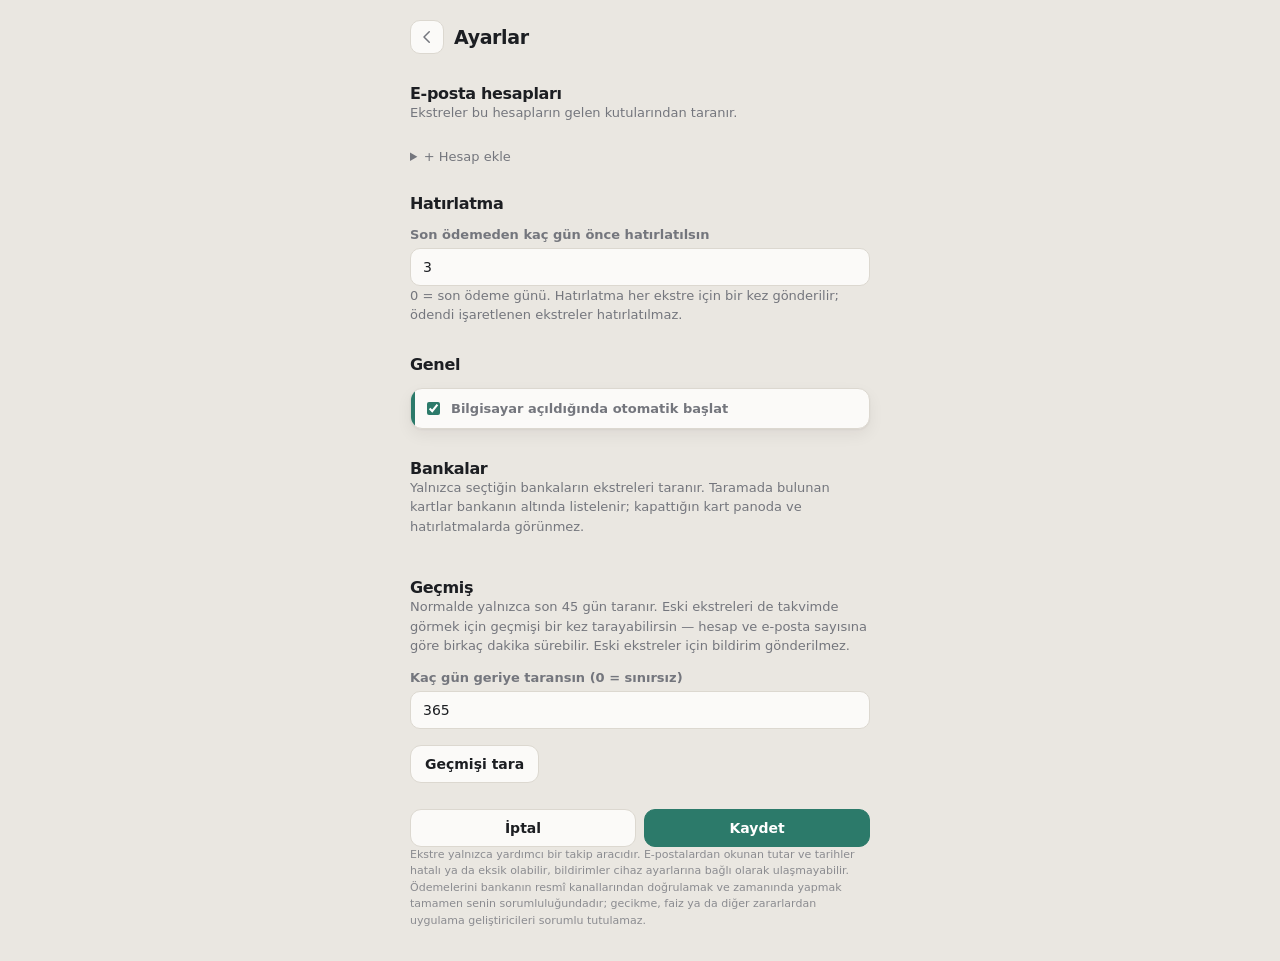
==== commit 5b25f446: "fix: add socket timeouts to IMAP scan and updater; show last scan time; add disclaimer A connection " ====
--- a/ui/settings.html
+++ b/ui/settings.html
@@ -87,6 +87,13 @@
         <button class="btn" id="cancel">İptal</button>
         <button class="btn primary" id="save">Kaydet</button>
       </div>
+
+      <p class="disclaimer">Ekstre yalnızca yardımcı bir takip aracıdır.
+        E-postalardan okunan tutar ve tarihler hatalı ya da eksik olabilir,
+        bildirimler cihaz ayarlarına bağlı olarak ulaşmayabilir. Ödemelerini
+        bankanın resmî kanallarından doğrulamak ve zamanında yapmak tamamen
+        senin sorumluluğundadır; gecikme, faiz ya da diğer zararlardan
+        uygulama geliştiricileri sorumlu tutulamaz.</p>
     </div>
     <script type="module" src="settings.js"></script>
   </body>
--- a/ui/styles.css
+++ b/ui/styles.css
@@ -282,6 +282,13 @@
   font-size: 12px;
   min-height: 16px;
   margin: 14px 0 0;
+}
+.lastscan {
+  text-align: center;
+  color: var(--muted);
+  font-size: 11px;
+  opacity: 0.75;
+  margin: 4px 0 14px;
 }
 
 /* ── calendar ── */
--- a/ui/wizard.css
+++ b/ui/wizard.css
@@ -13,6 +13,13 @@
   box-shadow: var(--shadow);
 }
 .hint { color: var(--muted); font-size: 13px; line-height: 1.5; }
+.disclaimer {
+  color: var(--muted);
+  font-size: 11px;
+  line-height: 1.5;
+  opacity: 0.8;
+  margin-top: 20px;
+}
 .hint code {
   font-family: var(--font-num);
   background: var(--sunk);
